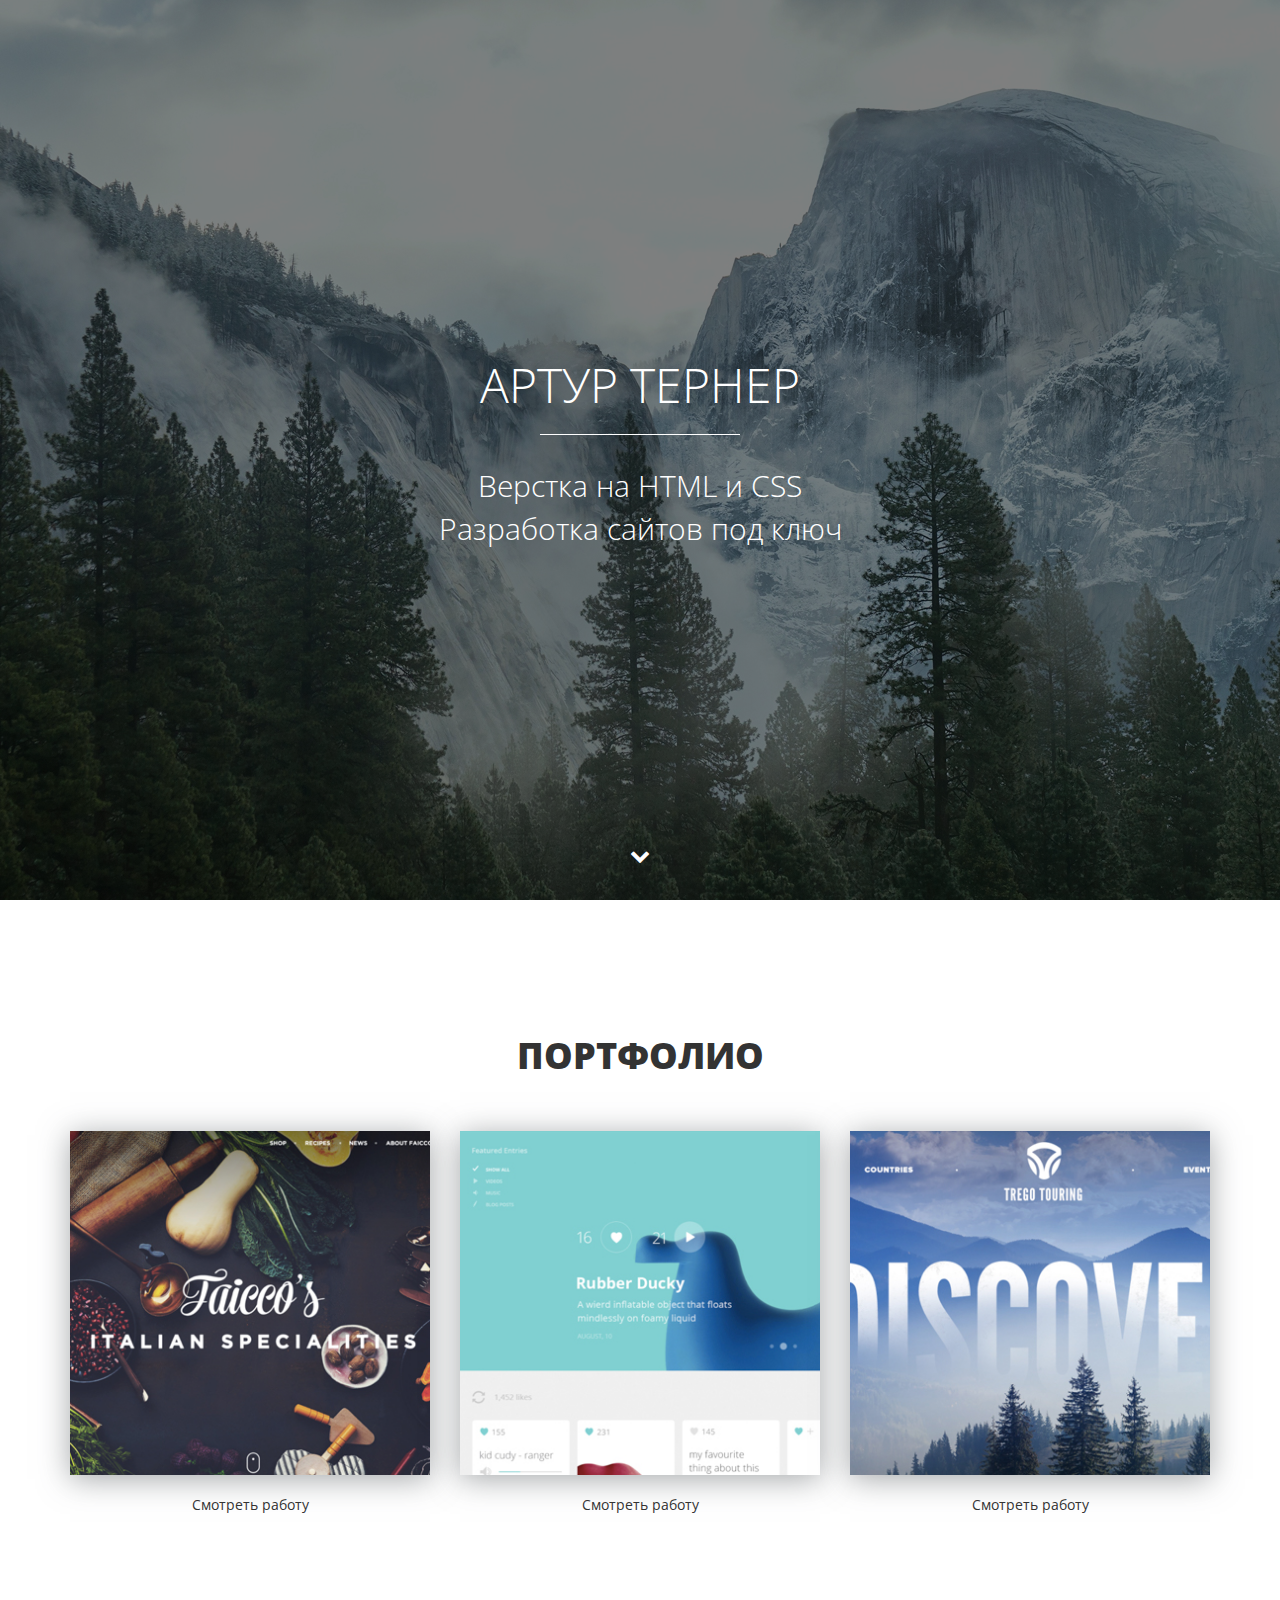
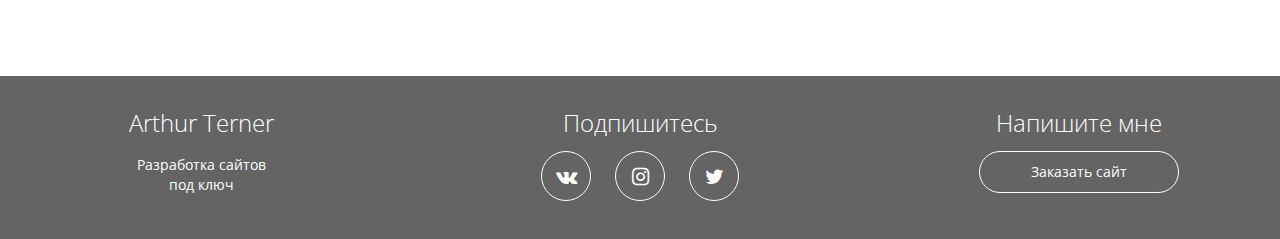
==== index.html @ cb714aea "Загрузил все файлы и папки" ====
<!DOCTYPE html>
<html lang="ru">
  <head>
    <meta charset="utf-8">
    <meta http-equiv="X-UA-Compatible" content="IE=edge">
    <meta name="viewport" content="width=device-width, initial-scale=1">
    <!-- meta для соцсетей   -->
    <meta property="og:url" content="">
    <meta property="og:type" content="website">
    <meta property="og:title" content="Артур Тернер - верстка сайтов на HTML и CSS">
    <meta property="og:image" content="">
    <meta property="og:description" content="Закажите разработку сайта без посредников от 5 990 рублей">
    <meta property="og:site_name" content="Портфолио верстальщика">
    <meta property="article:author" content="Артур Тернер">
    <!-- Заголовок сайта -->
    <title>Arthur Terner - Портфолио</title>
     <link href="https://fonts.googleapis.com/css?family=Open+Sans:400,700&amp;subset=cyrillic" rel="stylesheet">
    <link href="css/bootstrap.min.css" rel="stylesheet">
    <link rel="stylesheet" href="css/fontello.css">
    <link rel="stylesheet" href="css/fontello-embedded.css">
    <link href="css/style.css" rel="stylesheet">
    <!-- Фавиконка -->
    <link rel="shortcut icon" type="image/x-icon" href="favicon.ico">
    <!--[if lt IE 9]>
      <script src="https://oss.maxcdn.com/html5shiv/3.7.3/html5shiv.min.js"></script>
      <script src="https://oss.maxcdn.com/respond/1.4.2/respond.min.js"></script>
    <![endif]-->
  </head>
  <body>
  
  <div class="main">
  <div class="main-overlay"></div>
   <div class="wrapper">
       <div class="main-header">
       <h1>Артур Тернер</h1>
       <div class="main-line"></div>
       <p>Верстка на HTML и CSS <br> Разработка сайтов под ключ</p>
     </div>
   </div>
   <a class="main-down" href="#"><i class="icon-down"></i></a>
  </div>

  <div class="portfolio">
    <div class="container">
      <h2 class="section-header">Портфолио</h2>
      <div class="row">
        <div class="col-md-4">
          <div class="portfolio-block">
          <img src="img/portfolio/1.jpg" alt="Работа №1">
          <a data-toggle="modal" data-work='work-1' href="#work">Смотреть работу</a>
          </div>
        </div>
        <div class="col-md-4">
          <div class="portfolio-block">
          <img src="img/portfolio/2.jpg" alt="Работа №2">
          <a data-toggle="modal" data-work='work-2' href="#work">Смотреть работу</a>
          </div>
        </div>
        <div class="col-md-4">
          <div class="portfolio-block">
          <img src="img/portfolio/3.jpg" alt="Работа №3">
          <a data-toggle="modal" data-work='work-3' href="#work">Смотреть работу</a>
          </div>
        </div>
      </div>
    </div>
  </div>

  <div class="footer">
    <div class="container">
      <div class="row">
        <div class="col-md-3">
          <strong>Arthur Terner</strong>
          <p>Разработка сайтов <br> под ключ</p>
        </div>
        <div class="col-md-6">
          <strong>Подпишитесь</strong>
          <div class="social-links">
            <a href="#"><i class="icon-vk"></i></a>
            <a href="#"><i class="icon-instagram"></i></a>
            <a href="#"><i class="icon-twitter"></i></a>
          </div>
        </div>
        <div class="col-md-3">
        <strong>Напишите мне</strong>
        <a href="https://www.facebook.com/ternerartur" class="offer-btn">Заказать сайт</a>
        </div>
      </div>
    </div>
  </div>

  <!-- Всплывающие окна -->
<div class="modal fade" id="work" role="dialog">
  <div class="modal-dialog" role="document">
    <div class="modal-content">
      <div class="modal-header">
        <button type="button" class="close" data-dismiss="modal" aria-label="Close"><span aria-hidden="true">&times;</span></button>
        <h4 class="modal-title">Опитсание проекта</h4>
      </div>
      <div class="modal-body">
        
      </div>
    </div>
  </div>
</div>

    <!-- jQuery (necessary for Bootstrap's JavaScript plugins) -->
    <script src="https://ajax.googleapis.com/ajax/libs/jquery/1.12.4/jquery.min.js"></script>
    <script src="js/bootstrap.min.js"></script>
    <script>
      $(function() {
        var link = $('a[data-toggle="modal"]');
        link.on('click', function(event) {
          var work = $(this).attr('data-work');
          var modal = $('.modal');
          modal.find('.modal-body').load(work+'.html');
        });
      });
    </script>
  </body>
</html>
---- css/fontello.css ----
@font-face {
  font-family: 'fontello';
  src: url('../font/fontello.eot?67785557');
  src: url('../font/fontello.eot?67785557#iefix') format('embedded-opentype'),
       url('../font/fontello.woff2?67785557') format('woff2'),
       url('../font/fontello.woff?67785557') format('woff'),
       url('../font/fontello.ttf?67785557') format('truetype'),
       url('../font/fontello.svg?67785557#fontello') format('svg');
  font-weight: normal;
  font-style: normal;
}
/* Chrome hack: SVG is rendered more smooth in Windozze. 100% magic, uncomment if you need it. */
/* Note, that will break hinting! In other OS-es font will be not as sharp as it could be */
/*
@media screen and (-webkit-min-device-pixel-ratio:0) {
  @font-face {
    font-family: 'fontello';
    src: url('../font/fontello.svg?67785557#fontello') format('svg');
  }
}
*/
 
 [class^="icon-"]:before, [class*=" icon-"]:before {
  font-family: "fontello";
  font-style: normal;
  font-weight: normal;
  speak: none;
 
  display: inline-block;
  text-decoration: inherit;
  width: 1em;
  margin-right: .2em;
  text-align: center;
  /* opacity: .8; */
 
  /* For safety - reset parent styles, that can break glyph codes*/
  font-variant: normal;
  text-transform: none;
 
  /* fix buttons height, for twitter bootstrap */
  line-height: 1em;
 
  /* Animation center compensation - margins should be symmetric */
  /* remove if not needed */
  margin-left: .2em;
 
  /* you can be more comfortable with increased icons size */
  /* font-size: 120%; */
 
  /* Font smoothing. That was taken from TWBS */
  -webkit-font-smoothing: antialiased;
  -moz-osx-font-smoothing: grayscale;
 
  /* Uncomment for 3D effect */
  /* text-shadow: 1px 1px 1px rgba(127, 127, 127, 0.3); */
}
 
.icon-down:before { content: '\e800'; } /* '' */
.icon-twitter:before { content: '\f099'; } /* '' */
.icon-instagram:before { content: '\f16d'; } /* '' */
.icon-vk:before { content: '\f189'; } /* '' */
---- css/fontello-embedded.css ----
@font-face {
  font-family: 'fontello';
  src: url('../font/fontello.eot?71097439');
  src: url('../font/fontello.eot?71097439#iefix') format('embedded-opentype'),
       url('../font/fontello.svg?71097439#fontello') format('svg');
  font-weight: normal;
  font-style: normal;
}
@font-face {
  font-family: 'fontello';
  src: url('[data-uri]') format('woff'),
       url('[data-uri]') format('truetype');
}
/* Chrome hack: SVG is rendered more smooth in Windozze. 100% magic, uncomment if you need it. */
/* Note, that will break hinting! In other OS-es font will be not as sharp as it could be */
/*
@media screen and (-webkit-min-device-pixel-ratio:0) {
  @font-face {
    font-family: 'fontello';
    src: url('../font/fontello.svg?71097439#fontello') format('svg');
  }
}
*/
 
 [class^="icon-"]:before, [class*=" icon-"]:before {
  font-family: "fontello";
  font-style: normal;
  font-weight: normal;
  speak: none;
 
  display: inline-block;
  text-decoration: inherit;
  width: 1em;
  margin-right: .2em;
  text-align: center;
  /* opacity: .8; */
 
  /* For safety - reset parent styles, that can break glyph codes*/
  font-variant: normal;
  text-transform: none;
     
  /* fix buttons height, for twitter bootstrap */
  line-height: 1em;
 
  /* Animation center compensation - margins should be symmetric */
  /* remove if not needed */
  margin-left: .2em;
 
  /* you can be more comfortable with increased icons size */
  /* font-size: 120%; */
 
  /* Uncomment for 3D effect */
  /* text-shadow: 1px 1px 1px rgba(127, 127, 127, 0.3); */
}
.icon-down:before { content: '\e800'; } /* '' */
.icon-twitter:before { content: '\f099'; } /* '' */
.icon-instagram:before { content: '\f16d'; } /* '' */
.icon-vk:before { content: '\f189'; } /* '' */
---- css/style.css ----
body {
	font-family: 'Open Sans', sans-serif;
}
html {
	font-size: 10px;
}
a:focus {
	text-decoration: none;
	outline: none;
}
.wrapper {
	display:table-cell;
	vertical-align:middle;
}
.main {
	 position: relative;
	 display: table;
	 width: 100%;
	 text-align: center;
	 color: #fff;
	 height: 100vh;
	 background: #000 url(../img/main-bg.jpg) center center no-repeat;
}
.main-overlay {
	position: absolute;
	z-index: 1;
	width: 100%;
	height: 100%;
	background-color: rgba(0,0,0,0.5);
}
.main h1 {
	margin-bottom: 1.4rem;
	font-weight: 300;
	text-transform: uppercase;
	font-size: 4.8rem;
}
.main p {
	font-size: 3rem;
	font-weight: 300;
}
.main-header {
	position: relative;
	z-index: 2;
}
.main-line {
	width: 200px;
	height: 1px;
	background-color: #fff;
	margin: 0 auto;
}
.main-down {
	position: absolute;
	color: #fff;
	z-index: 4;
	bottom: 2rem;
	display: inline-block;
	font-size: 2rem;
	width: 50px;
	height: 50px;
	border-radius: 50%;
	border: 1px solid transparent;
	line-height: 50px;
	left: 50%;
	margin-left: -25px;
	transition: 0.2s;
}
.main-down:hover {
	color: #fff;
	border-color: #fff;
}
/*Секция с портфолио*/
.portfolio {
	padding: 10rem 0px; 
	text-align: center;
}
.section-header {
	text-transform: uppercase;
	font-weight: 800;
	font-size: 3.6rem;
	margin-bottom: 5rem;
}
.portfolio img {
	width: 100%;
	max-width: 360px; 
 box-shadow: 0px 4px 29px 0px rgba(87, 92, 97, 0.54);
}
.portfolio a {
	display: block; 
 margin: 2rem auto 6rem;
	color: #333;
	width: 17rem;
	border-bottom: 1px solid transparent;
}
.porfolio a:hover {
	text-decoration: none;
	border-bottom: 1px dotted #333;
}
/*Секция - подвал*/
.footer {
	background-color: #646464;
	color: #fff;
 text-align: center;
 padding: 3rem 0;
}
.footer strong {
	font-weight: 300;
	font-size: 2.4rem;
}
.social-links {
	margin-top: 1rem;
}
.social-links a {
	width: 5rem;
	height: 5rem;
	line-height: 50px;
	display: inline-block;
	color: #fff;
	border: solid 1px #fff;
	border-radius: 50%;
	margin-left: 1rem;
	margin-right: 1rem;
	font-size: 2rem;
	transition: 0.2s;
}
.social-links a:hover {
	background-color: #fff;
	color: #646464;  
}
.offer-btn {
	display: block;
	width: 80%;
	max-width: 200px;
	margin: 1rem auto;
	border: 1px solid #fff;
	padding-top: 1rem;
	padding-bottom: 1rem;
	color: #fff;
	border-radius: 100px;
	transition: 0.2s;
}
.offer-btn:hover {
	text-decoration: none;
	background-color: #fff;
	color: #646464;
}
.modal img {
	width: 100%;
}
.modal-title {
	font-weight: 800;
	font-size: 2rem;
}
.close {
	background-color: transparent;
	border: none;
	font-size: 2.5rem;
	position: absolute;
	right: 2rem;
	top: 1rem;
}
.modal-btn {
	display: inline-block;
	color: #333;
 border: 1px solid #333;
 padding: 10px 20px;
 border-radius: 5px;
}
.modal-btn:hover {
	background-color: #333;
	color: #fff;
	text-decoration: none;
}
@media (min-width: 0px) and (max-width: 767px) {
	html {
		font-size: 7px;
	}
	.footer strong {
		margin: 3rem 0 2rem;
		display: inline-block;
	}
	.social-links a {
  font-size: 1.5rem;
	}
}

@media (min-width: 768px) and (max-width: 991px) {
  .footer strong {
		margin: 3rem 0 2rem;
		display: inline-block;
	}
}
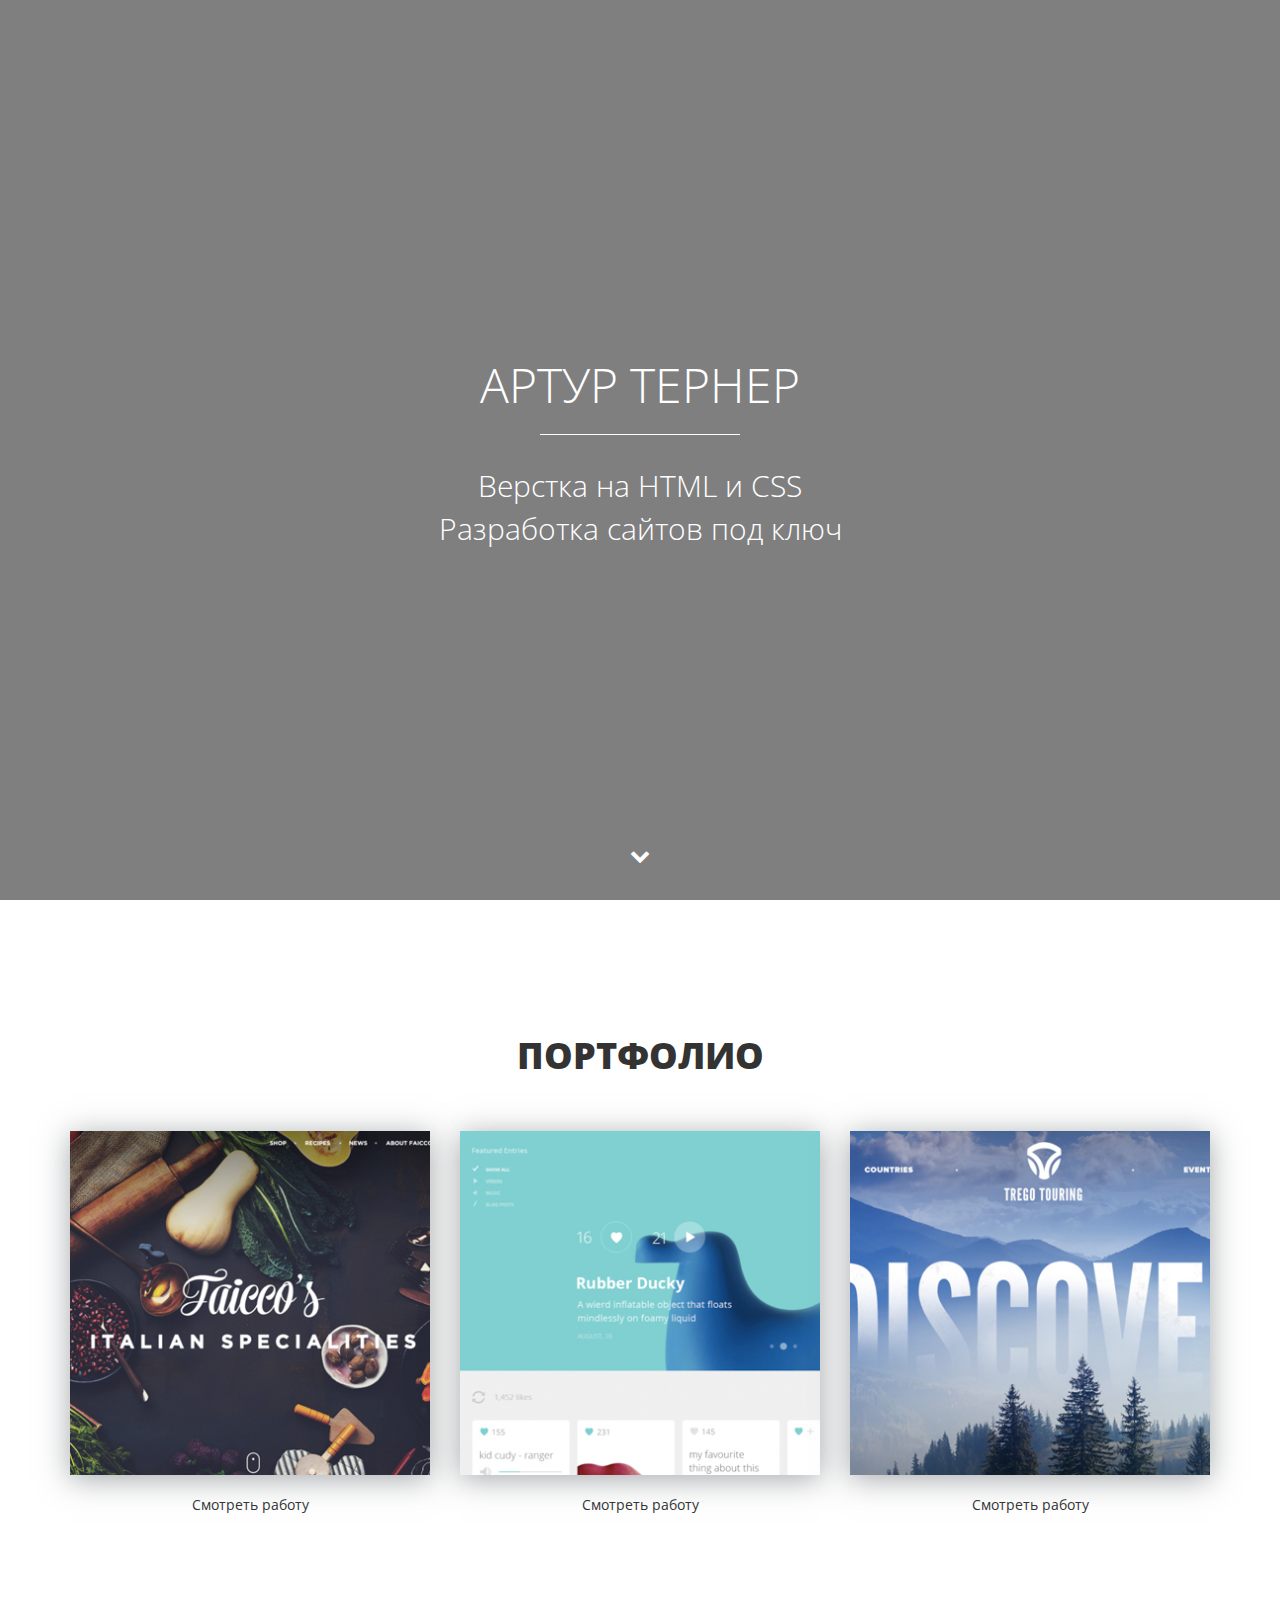
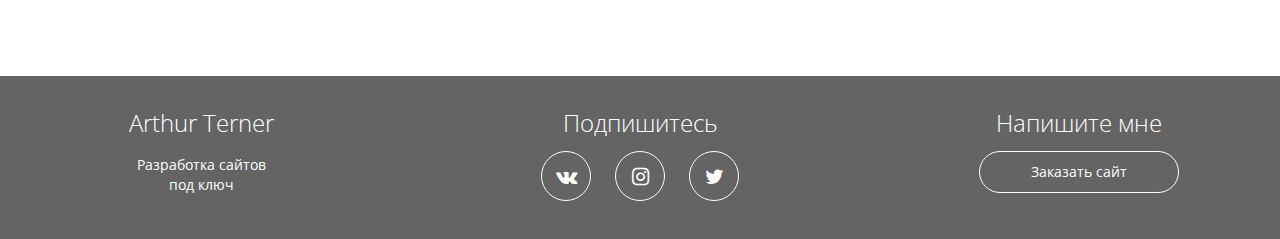
==== commit 3a344489: "Изменения в html" ====
--- a/index.html
+++ b/index.html
@@ -28,7 +28,8 @@
   </head>
   <body>
   
-  <div class="main">
+
+  <div class="main parallax-window" data-parallax="scroll" data-speed="0.4" data-image-src="img/main-bg.jpg">
   <div class="main-overlay"></div>
    <div class="wrapper">
        <div class="main-header">
@@ -37,10 +38,10 @@
        <p>Верстка на HTML и CSS <br> Разработка сайтов под ключ</p>
      </div>
    </div>
-   <a class="main-down" href="#"><i class="icon-down"></i></a>
+   <a class="main-down" href="#portfolio"><i class="icon-down"></i></a>
   </div>
 
-  <div class="portfolio">
+  <div class="portfolio" id="portfolio">
     <div class="container">
       <h2 class="section-header">Портфолио</h2>
       <div class="row">
@@ -104,18 +105,37 @@
   </div>
 </div>
 
+ 
     <!-- jQuery (necessary for Bootstrap's JavaScript plugins) -->
     <script src="https://ajax.googleapis.com/ajax/libs/jquery/1.12.4/jquery.min.js"></script>
     <script src="js/bootstrap.min.js"></script>
+    <script src="js/parallax.min.js"></script>
     <script>
       $(function() {
         var link = $('a[data-toggle="modal"]');
         link.on('click', function(event) {
           var work = $(this).attr('data-work');
           var modal = $('.modal');
+          console.log(work);
           modal.find('.modal-body').load(work+'.html');
         });
       });
     </script>
+    <script>
+      $(document).ready(function() {
+      //навигация плавный скролинг к якорю
+      $(".slowy").n("click", function(event) {
+        // отменяем стандартную обработку нажатия по ссылке
+        event.preventDefault();
+        // забираем идентификатор бока с атрибута href 
+        var id = $(this).attr('href'),
+        // узнаём высоту от начало страницы до бока на который ссылаеться якорь
+        top = $(id).offset().top;
+        // aybvbhetv переход на растоянии - top за 1500 мс
+        $('body,html').animate({scrollTop: top},800);
+      });
+
+      });
+    </script>
   </body>
 </html>--- a/css/style.css
+++ b/css/style.css
@@ -19,7 +19,7 @@
 	 text-align: center;
 	 color: #fff;
 	 height: 100vh;
-	 background: #000 url(../img/main-bg.jpg) center center no-repeat;
+	 /*background: #000 url(../img/main-bg.jpg) center center no-repeat;*/
 }
 .main-overlay {
 	position: absolute;
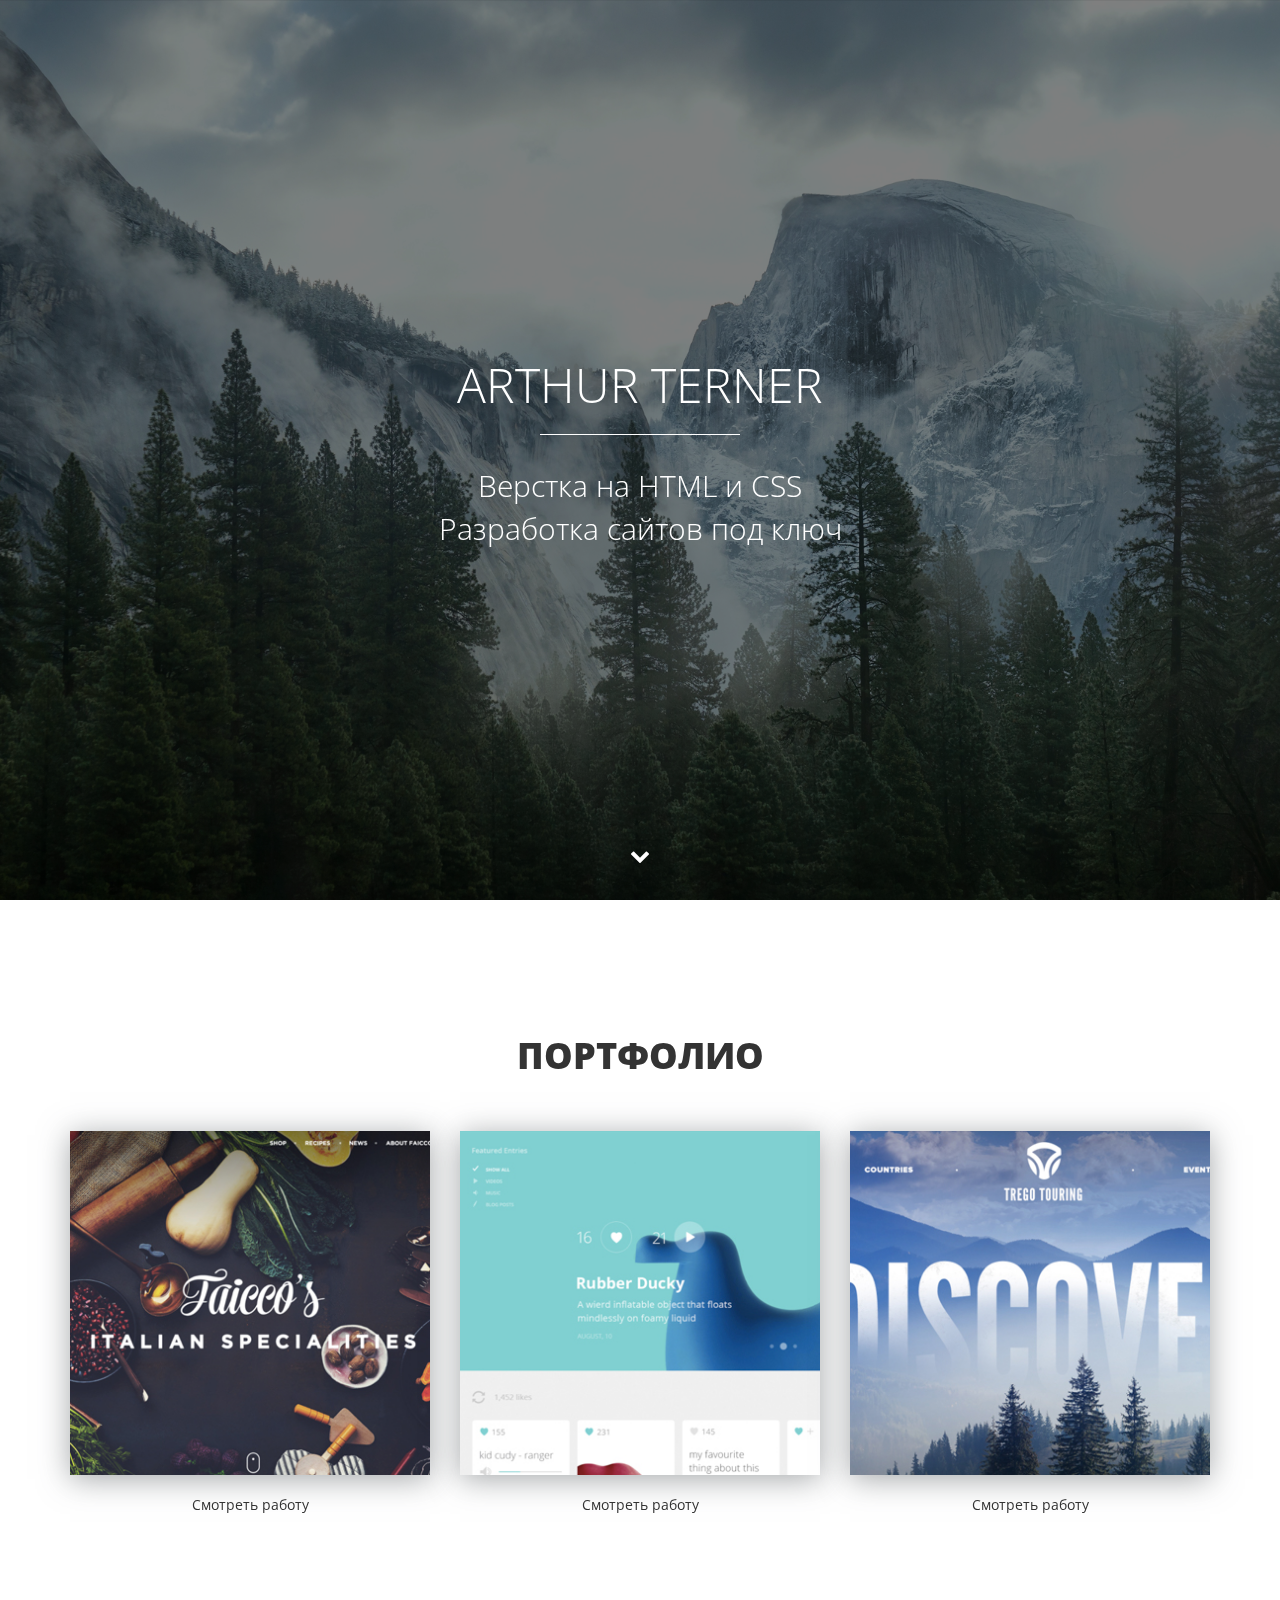
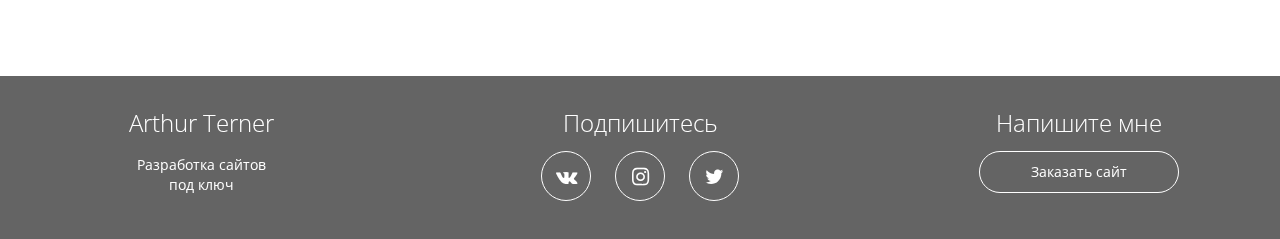
==== commit 4c71b64b: "Глобальные изменения" ====
--- a/index.html
+++ b/index.html
@@ -33,7 +33,7 @@
   <div class="main-overlay"></div>
    <div class="wrapper">
        <div class="main-header">
-       <h1>Артур Тернер</h1>
+       <h1>Arthur Terner</h1>
        <div class="main-line"></div>
        <p>Верстка на HTML и CSS <br> Разработка сайтов под ключ</p>
      </div>
@@ -60,7 +60,7 @@
         <div class="col-md-4">
           <div class="portfolio-block">
           <img src="img/portfolio/3.jpg" alt="Работа №3">
-          <a data-toggle="modal" data-work='work-3' href="#work">Смотреть работу</a>
+          <a class="link cd-modal-trigger" data-work='work-3' href="#0">Смотреть работу</a>
           </div>
         </div>
       </div>
@@ -90,6 +90,19 @@
     </div>
   </div>
 
+
+  <div class="cd-modal">
+  <div class="modal-content">
+    
+  </div> <!-- .modal-content -->
+
+  <a href="#0" class="modal-close">Close</a>
+</div> <!-- .cd-modal -->
+
+<div class="cd-transition-layer"> 
+  <div class="bg-layer"></div>
+</div> <!-- .cd-transition-layer -->
+
   <!-- Всплывающие окна -->
 <div class="modal fade" id="work" role="dialog">
   <div class="modal-dialog" role="document">
@@ -108,16 +121,14 @@
  
     <!-- jQuery (necessary for Bootstrap's JavaScript plugins) -->
     <script src="https://ajax.googleapis.com/ajax/libs/jquery/1.12.4/jquery.min.js"></script>
-    <script src="js/bootstrap.min.js"></script>
+    <script src="js/main.js"></script>
     <script src="js/parallax.min.js"></script>
     <script>
       $(function() {
-        var link = $('a[data-toggle="modal"]');
+        var link = $('.cd-modal-trigger');
         link.on('click', function(event) {
           var work = $(this).attr('data-work');
-          var modal = $('.modal');
-          console.log(work);
-          modal.find('.modal-body').load(work+'.html');
+          $('.modal-content').load(work+'.html');
         });
       });
     </script>
--- a/css/style.css
+++ b/css/style.css
@@ -189,3 +189,266 @@
 		display: inline-block;
 	}
 }
+
+
+
+
+/* -------------------------------- 
+
+Main Content
+
+-------------------------------- */
+.cd-main-content {
+  position: relative;
+  z-index: 1;
+  width: 100%;
+  height: 100vh;
+  /* vertically align its content */
+  display: table;
+  background-color: #e4dcca;
+}
+.cd-main-content .center {
+  /* vertically align inside parent element */
+  display: table-cell;
+  vertical-align: middle;
+  text-align: center;
+}
+
+/* -------------------------------- 
+
+Modal window 
+
+-------------------------------- */
+.cd-modal {
+  position: fixed;
+  top: 0;
+  left: 0;
+  z-index: 3;
+  height: 100%;
+  width: 100%;
+  overflow: hidden;
+  background-size: cover;
+  opacity: 0;
+  visibility: hidden;
+  -webkit-transition: opacity 0.3s 0s, visibility 0s 0.3s;
+  -moz-transition: opacity 0.3s 0s, visibility 0s 0.3s;
+  transition: opacity 0.3s 0s, visibility 0s 0.3s;
+}
+.modal-content {
+	background: #402f44 url(../img/modal-bg.jpg) no-repeat center center;
+}
+.cd-modal .modal-content {
+  height: 100%;
+  overflow-y: auto;
+  padding: 3em 5%;
+  color: #e4dcca;
+  -webkit-font-smoothing: antialiased;
+  -moz-osx-font-smoothing: grayscale;
+}
+.cd-modal h1 {
+  text-align: center;
+}
+.cd-modal h1::after {
+  /* ink/brush separation */
+  content: '';
+  display: block;
+  width: 130px;
+  height: 18px;
+  background: url(../img/ink-separation.svg) no-repeat center center;
+  margin: .2em auto 0;
+}
+.cd-modal p {
+  line-height: 1.6;
+  margin: 2em auto;
+  max-width: 800px;
+}
+.cd-modal .modal-close {
+  /* 'X' icon */
+  position: absolute;
+  z-index: 1;
+  top: 20px;
+  right: 5%;
+  height: 45px;
+  width: 45px;
+  border-radius: 50%;
+  background: rgba(0, 0, 0, 0.3) url(../img/cd-icon-close.svg) no-repeat center center;
+  /* image replacement */
+  overflow: hidden;
+  text-indent: 100%;
+  white-space: nowrap;
+  visibility: hidden;
+  opacity: 0;
+  -webkit-transform: scale(0);
+  -moz-transform: scale(0);
+  -ms-transform: scale(0);
+  -o-transform: scale(0);
+  transform: scale(0);
+  -webkit-transition: -webkit-transform 0.3s 0s, visibility 0s 0.3s, opacity 0.3s 0s;
+  -moz-transition: -moz-transform 0.3s 0s, visibility 0s 0.3s, opacity 0.3s 0s;
+  transition: transform 0.3s 0s, visibility 0s 0.3s, opacity 0.3s 0s;
+}
+.no-touch .cd-modal .modal-close:hover {
+  background-color: rgba(0, 0, 0, 0.5);
+}
+.cd-modal.visible {
+  opacity: 1;
+  visibility: visible;
+  -webkit-transition: opacity 0.7s, visibility 0s;
+  -moz-transition: opacity 0.7s, visibility 0s;
+  transition: opacity 0.7s, visibility 0s;
+}
+.cd-modal.visible .modal-content {
+  /* this fixes the buggy scrolling on webkit browsers - mobile devices only - when overflow property is applied */
+  -webkit-overflow-scrolling: touch;
+}
+.cd-modal.visible .modal-close {
+  visibility: visible;
+  opacity: 1;
+  -webkit-transition: -webkit-transform 0.3s 0s, visibility 0s 0s, opacity 0.3s 0s;
+  -moz-transition: -moz-transform 0.3s 0s, visibility 0s 0s, opacity 0.3s 0s;
+  transition: transform 0.3s 0s, visibility 0s 0s, opacity 0.3s 0s;
+  -webkit-transform: scale(1);
+  -moz-transform: scale(1);
+  -ms-transform: scale(1);
+  -o-transform: scale(1);
+  transform: scale(1);
+}
+@media only screen and (min-width: 1100px) {
+  .cd-modal .modal-content {
+    padding: 6em 5%;
+  }
+  .cd-modal .modal-close {
+    height: 60px;
+    width: 60px;
+  }
+  .cd-modal p {
+    font-size: 2rem;
+  }
+}
+
+/* -------------------------------- 
+
+Transition Layer 
+
+-------------------------------- */
+.cd-transition-layer {
+  position: fixed;
+  top: 0;
+  left: 0;
+  z-index: 2;
+  height: 100%;
+  width: 100%;
+  opacity: 0;
+  visibility: hidden;
+  overflow: hidden;
+}
+.cd-transition-layer .bg-layer {
+  position: absolute;
+  left: 50%;
+  top: 50%;
+  -webkit-transform: translateY(-50%) translateX(-2%);
+  -moz-transform: translateY(-50%) translateX(-2%);
+  -ms-transform: translateY(-50%) translateX(-2%);
+  -o-transform: translateY(-50%) translateX(-2%);
+  transform: translateY(-50%) translateX(-2%);
+  /* its dimentions will be overwritten using jQuery to proportionally fit the viewport */
+  height: 100%;
+  /* our sprite is composed of 25 frames */
+  width: 2500%;
+  background: url(../img/ink.png) no-repeat 0 0;
+  background-size: 100% 100%;
+}
+.cd-transition-layer.visible {
+  opacity: 1;
+  visibility: visible;
+}
+.cd-transition-layer.opening .bg-layer {
+  -webkit-animation: cd-sequence 0.8s steps(24);
+  -moz-animation: cd-sequence 0.8s steps(24);
+  animation: cd-sequence 0.8s steps(24);
+  -webkit-animation-fill-mode: forwards;
+  -moz-animation-fill-mode: forwards;
+  animation-fill-mode: forwards;
+}
+.cd-transition-layer.closing .bg-layer {
+  -webkit-animation: cd-sequence-reverse 0.8s steps(24);
+  -moz-animation: cd-sequence-reverse 0.8s steps(24);
+  animation: cd-sequence-reverse 0.8s steps(24);
+  -webkit-animation-fill-mode: forwards;
+  -moz-animation-fill-mode: forwards;
+  animation-fill-mode: forwards;
+}
+.no-cssanimations .cd-transition-layer {
+  display: none;
+}
+
+@-webkit-keyframes cd-sequence {
+  0% {
+    /* translateX(-2%) is used to horizontally center the first frame inside the viewport */
+    -webkit-transform: translateY(-50%) translateX(-2%);
+  }
+  100% {
+    /* translateX(-98%) (2% + 96) is used to horizontally center the last frame inside the viewport  */
+    -webkit-transform: translateY(-50%) translateX(-98%);
+  }
+}
+@-moz-keyframes cd-sequence {
+  0% {
+    /* translateX(-2%) is used to horizontally center the first frame inside the viewport */
+    -moz-transform: translateY(-50%) translateX(-2%);
+  }
+  100% {
+    /* translateX(-98%) (2% + 96) is used to horizontally center the last frame inside the viewport  */
+    -moz-transform: translateY(-50%) translateX(-98%);
+  }
+}
+@keyframes cd-sequence {
+  0% {
+    /* translateX(-2%) is used to horizontally center the first frame inside the viewport */
+    -webkit-transform: translateY(-50%) translateX(-2%);
+    -moz-transform: translateY(-50%) translateX(-2%);
+    -ms-transform: translateY(-50%) translateX(-2%);
+    -o-transform: translateY(-50%) translateX(-2%);
+    transform: translateY(-50%) translateX(-2%);
+  }
+  100% {
+    /* translateX(-98%) (2% + 96) is used to horizontally center the last frame inside the viewport  */
+    -webkit-transform: translateY(-50%) translateX(-98%);
+    -moz-transform: translateY(-50%) translateX(-98%);
+    -ms-transform: translateY(-50%) translateX(-98%);
+    -o-transform: translateY(-50%) translateX(-98%);
+    transform: translateY(-50%) translateX(-98%);
+  }
+}
+@-webkit-keyframes cd-sequence-reverse {
+  0% {
+    -webkit-transform: translateY(-50%) translateX(-98%);
+  }
+  100% {
+    -webkit-transform: translateY(-50%) translateX(-2%);
+  }
+}
+@-moz-keyframes cd-sequence-reverse {
+  0% {
+    -moz-transform: translateY(-50%) translateX(-98%);
+  }
+  100% {
+    -moz-transform: translateY(-50%) translateX(-2%);
+  }
+}
+@keyframes cd-sequence-reverse {
+  0% {
+    -webkit-transform: translateY(-50%) translateX(-98%);
+    -moz-transform: translateY(-50%) translateX(-98%);
+    -ms-transform: translateY(-50%) translateX(-98%);
+    -o-transform: translateY(-50%) translateX(-98%);
+    transform: translateY(-50%) translateX(-98%);
+  }
+  100% {
+    -webkit-transform: translateY(-50%) translateX(-2%);
+    -moz-transform: translateY(-50%) translateX(-2%);
+    -ms-transform: translateY(-50%) translateX(-2%);
+    -o-transform: translateY(-50%) translateX(-2%);
+    transform: translateY(-50%) translateX(-2%);
+  }
+}